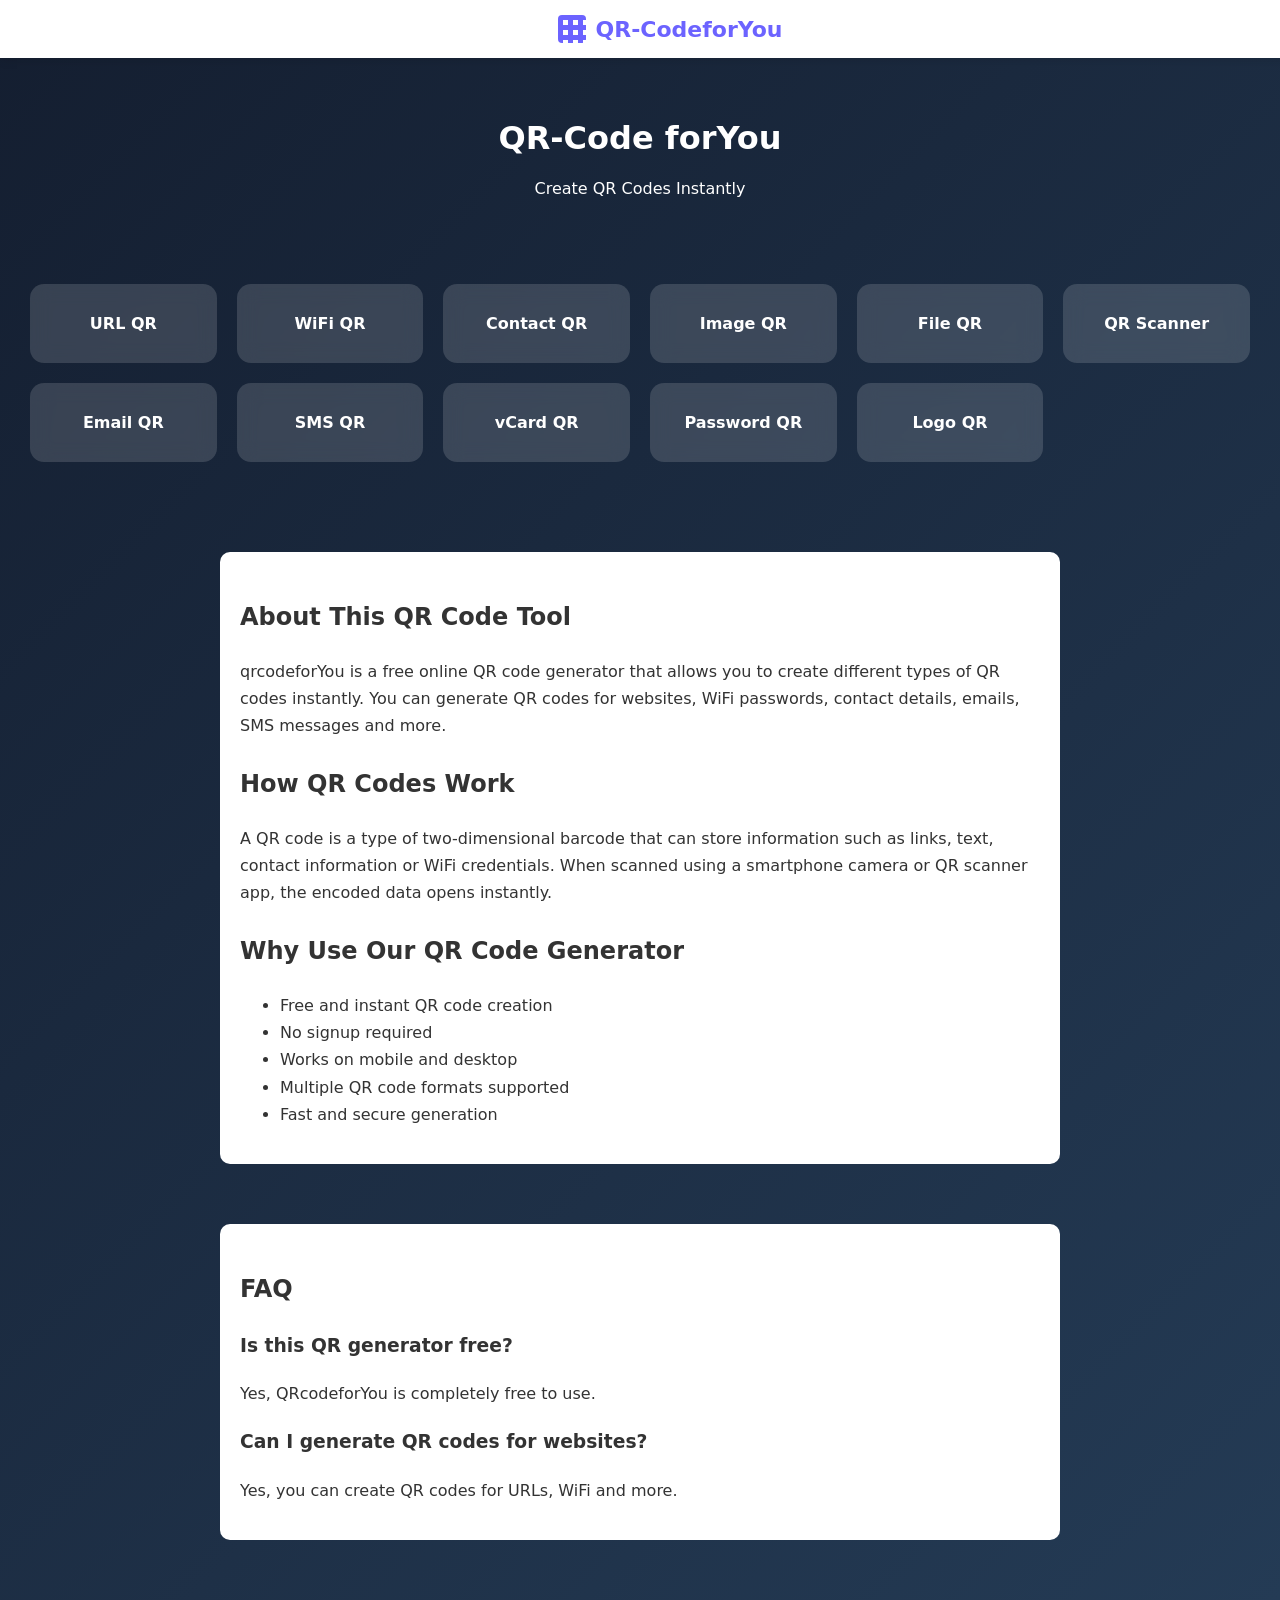
==== qrcodeforYou/index.html @ 20e2f4d3 "all file changed" ====
<!DOCTYPE html>
<html lang="en">

<head>

    <title>Free QR Code Generator | QR-CodeforYou</title>
    <link rel="icon" type="image/png" href="webicon.png">

    <meta name="description"
        content="Create QR codes for URL, WiFi, Image, File and Contact. Free QR generator online.">

    <meta name="viewport" content="width=device-width,initial-scale=1">

    <link rel="stylesheet" href="style.css">

</head>

<body>
<header class="topbar">

    <div class="logo">

        <div class="qr-icon"></div>

        <h1>QR-CodeforYou</h1>

    </div>

</header>
    <header>

        <h1>QR-Code forYou</h1>
        <p>Create QR Codes Instantly</p>

    </header>

    <section class="tools">

        <a href="url-qr-generator.html" class="card">
            URL QR
        </a>

        <a href="wifi-qr-generator.html" class="card">
            WiFi QR
        </a>

        <a href="contact-qr-generator.html" class="card">
            Contact QR
        </a>

        <a href="image-qr-generator.html" class="card">
            Image QR
        </a>

        <a href="file-qr-generator.html" class="card">
            File QR
        </a>

        <a href="qr-scanner.html" class="card">
            QR Scanner
        </a>

        <a href="email-qr-generator.html" class="card">
            Email QR
        </a>

        <a href="sms-qr-generator.html" class="card">
            SMS QR
        </a>

        <a href="vcard-qr-generator.html" class="card">
            vCard QR
        </a>

        <a href="wifi-password-qr.html" class="card">
            Password QR
        </a>

        <a href="qr-logo-generator.html" class="card">
            Logo QR
        </a>

    </section>
<section class="seo-content">

    <h2>About This QR Code Tool</h2>

    <p>
        qrcodeforYou is a free online QR code generator that allows you to create different types of QR codes instantly.
        You can generate QR codes for websites, WiFi passwords, contact details, emails, SMS messages and more.
    </p>

    <h2>How QR Codes Work</h2>

    <p>
        A QR code is a type of two-dimensional barcode that can store information such as links, text, contact
        information
        or WiFi credentials. When scanned using a smartphone camera or QR scanner app, the encoded data opens instantly.
    </p>

    <h2>Why Use Our QR Code Generator</h2>

    <ul>

        <li>Free and instant QR code creation</li>

        <li>No signup required</li>

        <li>Works on mobile and desktop</li>

        <li>Multiple QR code formats supported</li>

        <li>Fast and secure generation</li>

    </ul>

</section>

    <section class="seo-content">
        <h2>FAQ</h2>
    
        <h3>Is this QR generator free?</h3>
        <p>Yes, QRcodeforYou is completely free to use.</p>
    
        <h3>Can I generate QR codes for websites?</h3>
        <p>Yes, you can create QR codes for URLs, WiFi and more.</p>
    </section>

</body>

</html>
---- qrcodeforYou/style.css ----
body {

    font-family: system-ui;
    margin: 0;
    background: linear-gradient(135deg, #141e30, #243b55);

    color: white;
    text-align: center;

}

header {

    padding: 40px;

}

.tools {

    display: grid;
    grid-template-columns: repeat(auto-fit, minmax(160px, 1fr));

    gap: 20px;
    padding: 30px;

}

.card {

    background: rgba(255, 255, 255, 0.15);

    backdrop-filter: blur(10px);

    padding: 30px;

    border-radius: 14px;

    text-decoration: none;

    color: white;

    font-weight: bold;

    transition: 0.3s;

}

.card:hover {

    transform: translateY(-6px);

    background: rgba(255, 255, 255, 0.25);

}

.seo-content {

    max-width: 800px;

    margin: 60px auto;

    padding: 20px;

    background: white;

    color: #333;

    border-radius: 10px;

    line-height: 1.7;

    text-align: left;

}

.seo-content h2 {

    margin-top: 25px;

}

input,
textarea,
select {

    width: 100%;
    max-width: 400px;

    padding: 14px 16px;

    margin: 10px auto;

    display: block;

    font-size: 16px;

    border-radius: 10px;

    border: 1px solid #ddd;

    outline: none;

    transition: 0.25s;

    box-shadow: 0 2px 6px rgba(0, 0, 0, 0.05);

}

/* focus effect */

input:focus,
textarea:focus,
select:focus {

    border-color: #6c63ff;

    box-shadow: 0 0 0 3px rgba(108, 99, 255, 0.2);

}

input[type="file"] {

    background: white;

    padding: 12px;

    cursor: pointer;

}

button {

    padding: 14px 28px;

    font-size: 16px;

    border: none;

    border-radius: 10px;

    background: linear-gradient(135deg, #6c63ff, #5a54e8);

    color: white;

    cursor: pointer;

    margin-top: 10px;

    transition: 0.25s;

    box-shadow: 0 6px 14px rgba(0, 0, 0, 0.2);

}

button:hover {

    transform: translateY(-2px);

    box-shadow: 0 10px 20px rgba(0, 0, 0, 0.25);

}

#qr,
canvas {

    margin-top: 25px;

    background: white;

    padding: 12px;

    border-radius: 12px;

    box-shadow: 0 6px 20px rgba(0, 0, 0, 0.2);

}

.topbar {

    width: 100%;

    padding: 15px 30px;

    display: flex;

    justify-content: center;

    background: white;

    box-shadow: 0 2px 10px rgba(0, 0, 0, 0.1);

}

.logo {

    display: flex;

    align-items: center;

    gap: 10px;

}

.logo h1 {

    font-size: 22px;

    color: #6c63ff;

    margin: 0;

}

.qr-icon {

    width: 28px;

    height: 28px;

    background:

        linear-gradient(90deg, #6c63ff 50%, transparent 50%),

        linear-gradient(#6c63ff 50%, transparent 50%);

    background-size: 10px 10px;

    border-radius: 4px;

}
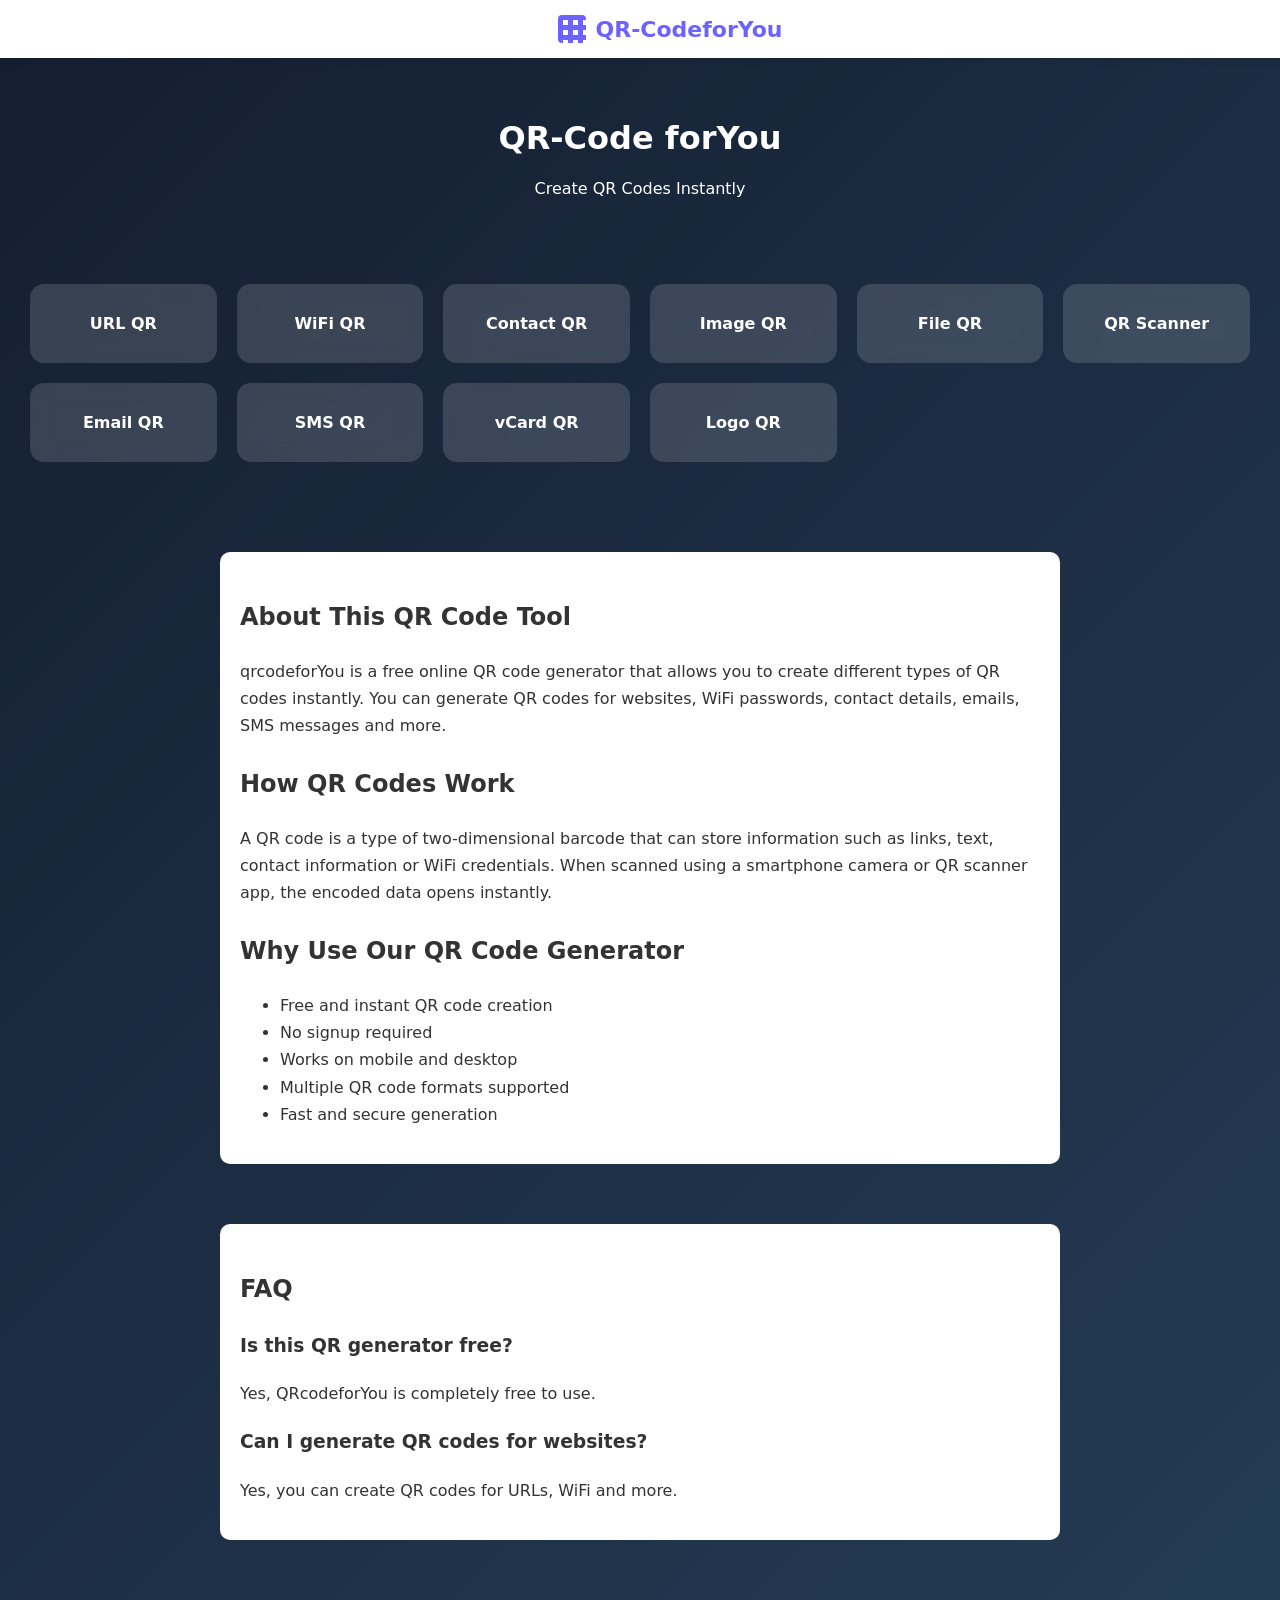
==== commit 1c7598f7: "delete" ====
--- a/qrcodeforYou/index.html
+++ b/qrcodeforYou/index.html
@@ -71,11 +71,7 @@
         <a href="vcard-qr-generator.html" class="card">
             vCard QR
         </a>
-
-        <a href="wifi-password-qr.html" class="card">
-            Password QR
-        </a>
-
+        
         <a href="qr-logo-generator.html" class="card">
             Logo QR
         </a>
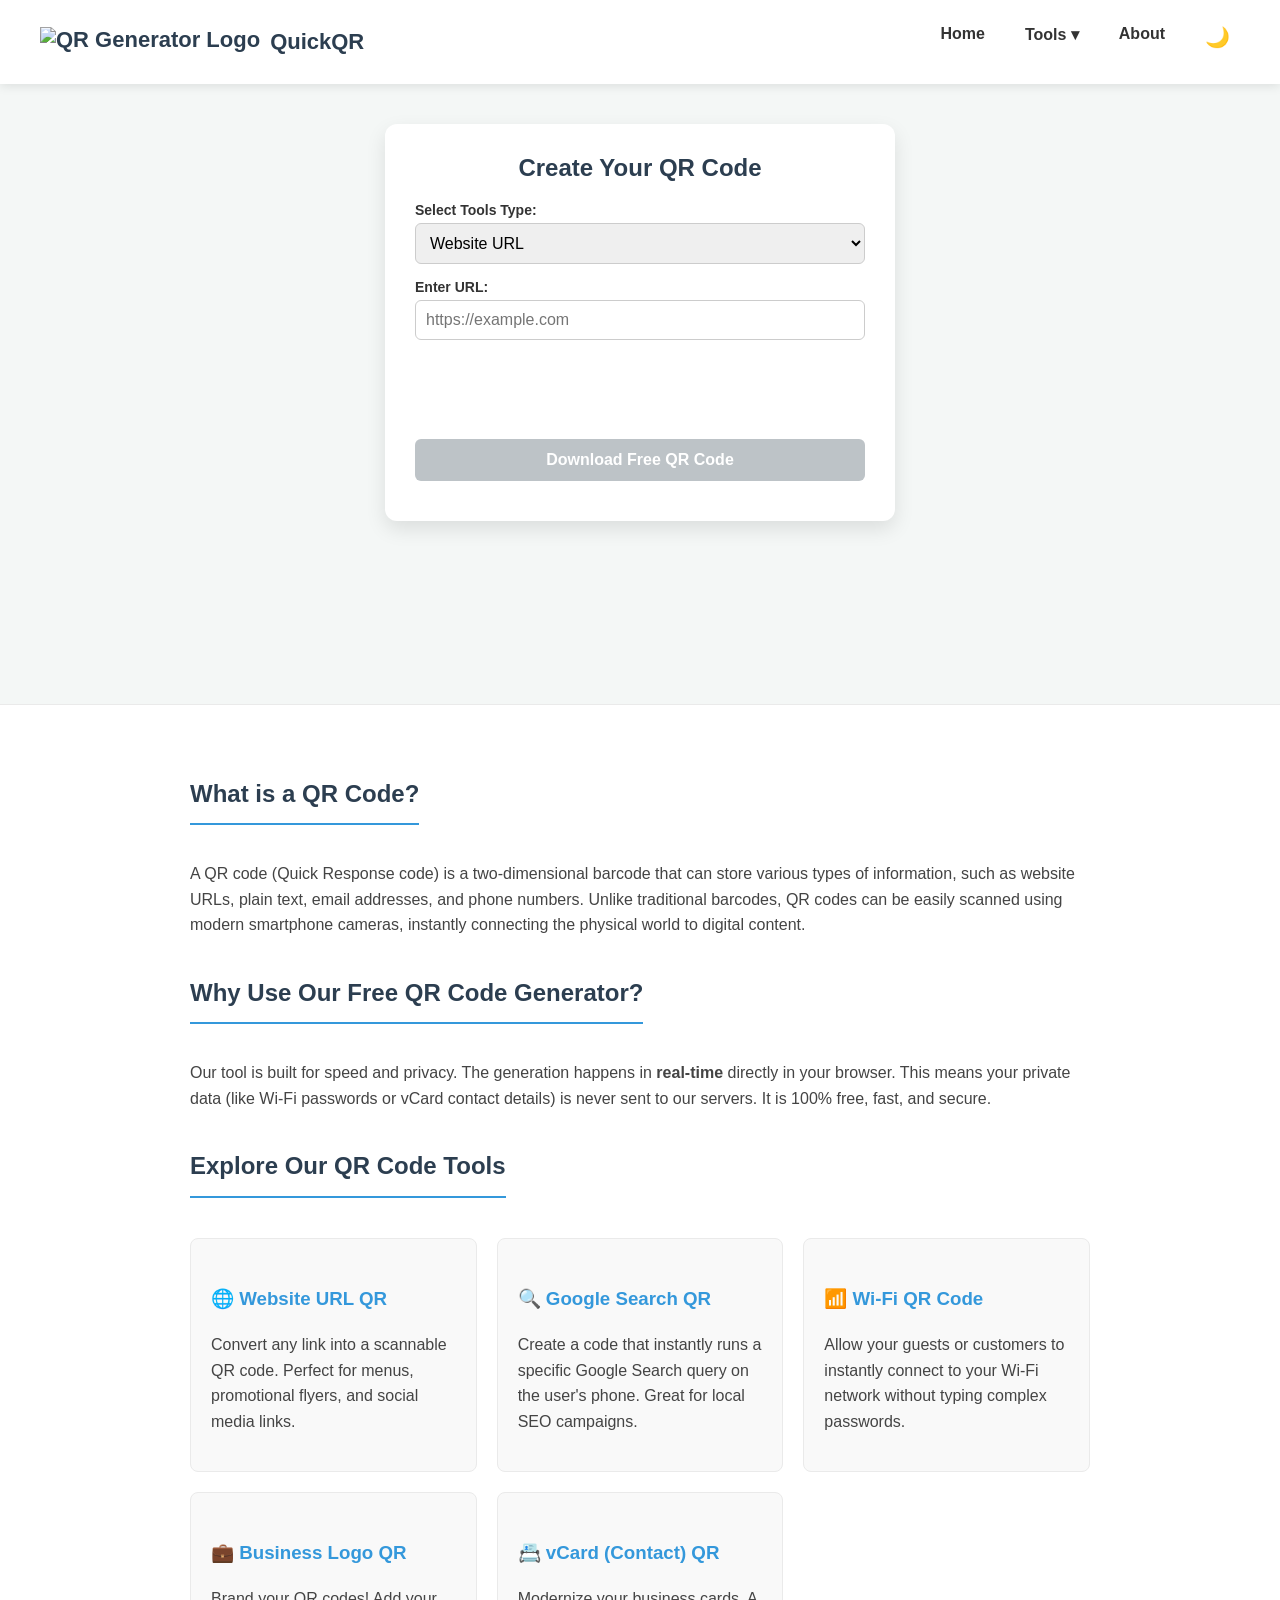
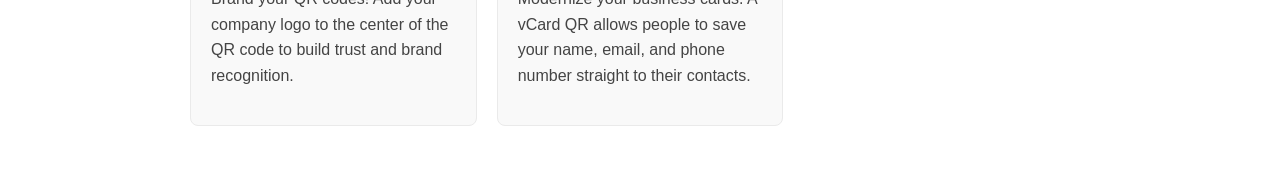
==== commit a6bc6dc9: "all changed" ====
--- a/qrcodeforYou/index.html
+++ b/qrcodeforYou/index.html
@@ -2,125 +2,544 @@
 <html lang="en">
 
 <head>
-
-    <title>Free QR Code Generator | QR-CodeforYou</title>
-    <link rel="icon" type="image/png" href="webicon.png">
+    <meta charset="UTF-8">
+    <meta name="viewport" content="width=device-width, initial-scale=1.0">
 
     <meta name="description"
-        content="Create QR codes for URL, WiFi, Image, File and Contact. Free QR generator online.">
-
-    <meta name="viewport" content="width=device-width,initial-scale=1">
-
+        content="Free All-in-One QR Code Generator. Create QR codes for Website URLs, Google Search, Wi-Fi, vCard, and Business Logos instantly in real-time.">
+    <meta name="keywords"
+        content="QR code generator, free QR maker, Google search QR, Wi-Fi QR code, Business QR with logo, vCard creator">
+    <title>Free All-in-One QR Code Generator | URL, Wi-Fi, Logo & vCard</title>
+
+    <link rel="icon" href="https://cdn-icons-png.flaticon.com/512/751/751381.png" type="image/png">
     <link rel="stylesheet" href="style.css">
 
+    <script src="https://cdnjs.cloudflare.com/ajax/libs/qrcodejs/1.0.0/qrcode.min.js"></script>
+
+    <style>
+        /* Base Styles */
+        body {
+            font-family: 'Segoe UI', Tahoma, Geneva, Verdana, sans-serif;
+            background-color: #f4f7f6;
+            color: #333;
+            margin: 0;
+            padding: 0;
+        }
+
+        /* --- NAVBAR STYLES --- */
+        header {
+            background-color: #ffffff;
+            box-shadow: 0 2px 10px rgba(0, 0, 0, 0.1);
+            position: sticky;
+            top: 0;
+            z-index: 100;
+        }
+
+        .navbar {
+            display: flex;
+            justify-content: space-between;
+            align-items: center;
+            max-width: 1200px;
+            margin: 0 auto;
+            padding: 15px 20px;
+        }
+
+        .logo-section {
+            display: flex;
+            align-items: center;
+            gap: 10px;
+            font-size: 22px;
+            font-weight: bold;
+            color: #2c3e50;
+            text-decoration: none;
+        }
+
+        .logo-section img {
+            height: 30px;
+        }
+
+        .nav-links {
+            list-style: none;
+            margin: 0;
+            padding: 0;
+            display: flex;
+            gap: 20px;
+        }
+
+        .nav-links li {
+            position: relative;
+        }
+
+        .nav-links a {
+            text-decoration: none;
+            color: #333;
+            font-weight: 600;
+            padding: 10px;
+            display: block;
+        }
+
+        .nav-links a:hover {
+            color: #3498db;
+        }
+
+        /* Hover Dropdown for Tools */
+        .dropdown-menu {
+            display: none;
+            position: absolute;
+            top: 100%;
+            left: 0;
+            background-color: #ffffff;
+            min-width: 200px;
+            box-shadow: 0 8px 16px rgba(0, 0, 0, 0.1);
+            border-radius: 8px;
+            overflow: hidden;
+            z-index: 1;
+        }
+
+        .dropdown-menu li {
+            border-bottom: 1px solid #f1f1f1;
+        }
+
+        .dropdown-menu li:last-child {
+            border-bottom: none;
+        }
+
+        .dropdown-menu a {
+            padding: 12px 16px;
+            font-weight: normal;
+        }
+
+        .dropdown-menu a:hover {
+            background-color: #f9f9f9;
+        }
+
+        /* Show dropdown on hover */
+        .dropdown:hover .dropdown-menu {
+            display: block;
+        }
+
+        /* --- GENERATOR APP STYLES --- */
+        .main-content {
+            display: flex;
+            justify-content: center;
+            align-items: flex-start;
+            padding: 40px 20px;
+            min-height: 60vh;
+        }
+
+        .app-container {
+            background: #fff;
+            padding: 30px;
+            border-radius: 12px;
+            box-shadow: 0 8px 20px rgba(0, 0, 0, 0.1);
+            max-width: 450px;
+            width: 100%;
+            text-align: center;
+        }
+
+        h1 {
+            font-size: 24px;
+            margin-bottom: 20px;
+            color: #2c3e50;
+            margin-top: 0;
+        }
+
+        .form-group {
+            margin-bottom: 15px;
+            text-align: left;
+        }
+
+        label {
+            display: block;
+            margin-bottom: 5px;
+            font-weight: bold;
+            font-size: 14px;
+        }
+
+        select,
+        input {
+            width: 100%;
+            padding: 10px;
+            border: 1px solid #ccc;
+            border-radius: 6px;
+            font-size: 16px;
+            box-sizing: border-box;
+        }
+
+        select:focus,
+        input:focus {
+            outline: none;
+            border-color: #3498db;
+            box-shadow: 0 0 5px rgba(52, 152, 219, 0.3);
+        }
+
+        #qrcode-container {
+            margin: 20px auto;
+            padding: 20px;
+            background: #f9f9f9;
+            border-radius: 8px;
+            display: inline-block;
+            visibility: hidden;
+            opacity: 0;
+            transition: opacity 0.3s;
+        }
+
+        button {
+            background-color: #3498db;
+            color: white;
+            border: none;
+            padding: 12px 20px;
+            border-radius: 6px;
+            font-size: 16px;
+            cursor: pointer;
+            width: 100%;
+            margin-bottom: 10px;
+            font-weight: bold;
+        }
+
+        button:hover {
+            background-color: #2980b9;
+        }
+
+        button:disabled {
+            background-color: #bdc3c7;
+            cursor: not-allowed;
+        }
+
+        .hidden {
+            display: none !important;
+        }
+
+        /* --- SEO CONTENT STYLES --- */
+        .seo-section {
+            background-color: #ffffff;
+            padding: 50px 20px;
+            border-top: 1px solid #eaeaea;
+        }
+
+        .seo-container {
+            max-width: 900px;
+            margin: 0 auto;
+            line-height: 1.6;
+            color: #444;
+        }
+
+        .seo-container h2 {
+            color: #2c3e50;
+            border-bottom: 2px solid #3498db;
+            padding-bottom: 10px;
+            display: inline-block;
+        }
+
+        .seo-container h3 {
+            color: #3498db;
+            margin-top: 25px;
+        }
+
+        .tool-grid {
+            display: grid;
+            grid-template-columns: repeat(auto-fit, minmax(250px, 1fr));
+            gap: 20px;
+            margin-top: 20px;
+        }
+
+        .tool-card {
+            background: #f9f9f9;
+            padding: 20px;
+            border-radius: 8px;
+            border: 1px solid #eaeaea;
+        }
+    </style>
 </head>
 
 <body>
-<header class="topbar">
-
-    <div class="logo">
-
-        <div class="qr-icon"></div>
-
-        <h1>QR-CodeforYou</h1>
-
+
+    <header>
+        <div class="navbar">
+            <a href="#" class="logo-section">
+                <img src="https://cdn-icons-png.flaticon.com/512/751/751381.png" alt="QR Generator Logo">
+                QuickQR
+            </a>
+
+            <ul class="nav-links">
+                <li><a href="#">Home</a></li>
+                <li class="dropdown">
+                    <a href="#">Tools ▾</a>
+                    <ul class="dropdown-menu">
+                        <li><a href="#" onclick="selectToolFromNav('url')">URL Link QR</a></li>
+                        <li><a href="#" onclick="selectToolFromNav('google')">Google Search QR</a></li>
+                        <li><a href="#" onclick="selectToolFromNav('wifi')">Wi-Fi Network QR</a></li>
+                        <li><a href="#" onclick="selectToolFromNav('vcard')">vCard Contact QR</a></li>
+                        <li><a href="#" onclick="selectToolFromNav('logo')">Business QR (with Logo)</a></li>
+                    </ul>
+                </li>
+                <li><a href="#about">About</a></li>
+            
+                <li>
+                    <button id="theme-toggle" style="background:none; border:none; font-size:20px; cursor:pointer; padding: 10px;"
+                        title="Toggle Dark Mode">🌙</button>
+                </li>
+            
+        </div>
+    </header>
+
+    <div class="main-content">
+        <div class="app-container">
+            <h1>Create Your QR Code</h1>
+
+            <div class="form-group">
+                <label for="qr-type">Select Tools Type:</label>
+                <select id="qr-type">
+                    <option value="url">Website URL</option>
+                    <option value="text">Plain Text</option>
+                    <option value="google">Google Search Query</option>
+                    <option value="email">Email Address</option>
+                    <option value="phone">Phone Number</option>
+                    <option value="wifi">Wi-Fi Network</option>
+                    <option value="vcard">Contact Card (vCard)</option>
+                    <option value="logo">Company QR (with Logo)</option>
+                </select>
+            </div>
+
+            <div class="form-group" id="input-group-data">
+                <label id="input-label" for="qr-data">Enter URL:</label>
+                <input type="text" id="qr-data" placeholder="https://example.com" autocomplete="off">
+            </div>
+
+            <div class="form-group hidden" id="wifi-fields">
+                <label>Network Name (SSID):</label>
+                <input type="text" id="wifi-ssid" placeholder="My Network" class="wifi-input">
+                <label style="margin-top: 10px;">Password:</label>
+                <input type="password" id="wifi-pass" placeholder="Password" class="wifi-input">
+            </div>
+
+            <div class="form-group hidden" id="vcard-fields">
+                <label>Full Name:</label>
+                <input type="text" id="vcard-name" placeholder="John Doe" class="vcard-input">
+                <label style="margin-top: 10px;">Organization:</label>
+                <input type="text" id="vcard-org" placeholder="Acme Inc." class="vcard-input">
+                <label style="margin-top: 10px;">Phone:</label>
+                <input type="tel" id="vcard-tel" placeholder="+1 123 456 7890" class="vcard-input">
+                <label style="margin-top: 10px;">Email:</label>
+                <input type="email" id="vcard-email" placeholder="john@example.com" class="vcard-input">
+            </div>
+
+            <div class="form-group hidden" id="logo-fields">
+                <label>Company/Website Data:</label>
+                <input type="text" id="logo-data" placeholder="https://yourcompany.com" class="logo-input">
+                <label style="margin-top: 10px;">Company Logo (PNG/JPG):</label>
+                <input type="file" id="logo-file" accept="image/*" class="logo-input">
+            </div>
+
+            <div id="qrcode-container"></div>
+            <button id="download-btn" disabled>Download Free QR Code</button>
+        </div>
     </div>
 
-</header>
-    <header>
-
-        <h1>QR-Code forYou</h1>
-        <p>Create QR Codes Instantly</p>
-
-    </header>
-
-    <section class="tools">
-
-        <a href="url-qr-generator.html" class="card">
-            URL QR
-        </a>
-
-        <a href="wifi-qr-generator.html" class="card">
-            WiFi QR
-        </a>
-
-        <a href="contact-qr-generator.html" class="card">
-            Contact QR
-        </a>
-
-        <a href="image-qr-generator.html" class="card">
-            Image QR
-        </a>
-
-        <a href="file-qr-generator.html" class="card">
-            File QR
-        </a>
-
-        <a href="qr-scanner.html" class="card">
-            QR Scanner
-        </a>
-
-        <a href="email-qr-generator.html" class="card">
-            Email QR
-        </a>
-
-        <a href="sms-qr-generator.html" class="card">
-            SMS QR
-        </a>
-
-        <a href="vcard-qr-generator.html" class="card">
-            vCard QR
-        </a>
-        
-        <a href="qr-logo-generator.html" class="card">
-            Logo QR
-        </a>
-
+    <section class="seo-section" id="about">
+        <div class="seo-container">
+            <h2>What is a QR Code?</h2>
+            <p>A QR code (Quick Response code) is a two-dimensional barcode that can store various types of information,
+                such as website URLs, plain text, email addresses, and phone numbers. Unlike traditional barcodes, QR
+                codes can be easily scanned using modern smartphone cameras, instantly connecting the physical world to
+                digital content.</p>
+
+            <h2>Why Use Our Free QR Code Generator?</h2>
+            <p>Our tool is built for speed and privacy. The generation happens in <strong>real-time</strong> directly in
+                your browser. This means your private data (like Wi-Fi passwords or vCard contact details) is never sent
+                to our servers. It is 100% free, fast, and secure.</p>
+
+            <h2>Explore Our QR Code Tools</h2>
+            <div class="tool-grid">
+                <div class="tool-card">
+                    <h3>🌐 Website URL QR</h3>
+                    <p>Convert any link into a scannable QR code. Perfect for menus, promotional flyers, and social
+                        media links.</p>
+                </div>
+                <div class="tool-card">
+                    <h3>🔍 Google Search QR</h3>
+                    <p>Create a code that instantly runs a specific Google Search query on the user's phone. Great for
+                        local SEO campaigns.</p>
+                </div>
+                <div class="tool-card">
+                    <h3>📶 Wi-Fi QR Code</h3>
+                    <p>Allow your guests or customers to instantly connect to your Wi-Fi network without typing complex
+                        passwords.</p>
+                </div>
+                <div class="tool-card">
+                    <h3>💼 Business Logo QR</h3>
+                    <p>Brand your QR codes! Add your company logo to the center of the QR code to build trust and brand
+                        recognition.</p>
+                </div>
+                <div class="tool-card">
+                    <h3>📇 vCard (Contact) QR</h3>
+                    <p>Modernize your business cards. A vCard QR allows people to save your name, email, and phone
+                        number straight to their contacts.</p>
+                </div>
+            </div>
+        </div>
     </section>
-<section class="seo-content">
-
-    <h2>About This QR Code Tool</h2>
-
-    <p>
-        qrcodeforYou is a free online QR code generator that allows you to create different types of QR codes instantly.
-        You can generate QR codes for websites, WiFi passwords, contact details, emails, SMS messages and more.
-    </p>
-
-    <h2>How QR Codes Work</h2>
-
-    <p>
-        A QR code is a type of two-dimensional barcode that can store information such as links, text, contact
-        information
-        or WiFi credentials. When scanned using a smartphone camera or QR scanner app, the encoded data opens instantly.
-    </p>
-
-    <h2>Why Use Our QR Code Generator</h2>
-
-    <ul>
-
-        <li>Free and instant QR code creation</li>
-
-        <li>No signup required</li>
-
-        <li>Works on mobile and desktop</li>
-
-        <li>Multiple QR code formats supported</li>
-
-        <li>Fast and secure generation</li>
-
-    </ul>
-
-</section>
-
-    <section class="seo-content">
-        <h2>FAQ</h2>
-    
-        <h3>Is this QR generator free?</h3>
-        <p>Yes, QRcodeforYou is completely free to use.</p>
-    
-        <h3>Can I generate QR codes for websites?</h3>
-        <p>Yes, you can create QR codes for URLs, WiFi and more.</p>
-    </section>
+
+    <script>
+        // General UI Elements
+        const qrTypeSelect = document.getElementById('qr-type');
+        const qrContainer = document.getElementById('qrcode-container');
+        const downloadBtn = document.getElementById('download-btn');
+        const groupData = document.getElementById('input-group-data');
+        const dataInput = document.getElementById('qr-data');
+        const inputLabel = document.getElementById('input-label');
+
+        // Group references
+        const groups = {
+            wifi: document.getElementById('wifi-fields'),
+            vcard: document.getElementById('vcard-fields'),
+            logo: document.getElementById('logo-fields'),
+        };
+
+        let qrCode = null;
+
+        // --- NEW: Function to handle Navbar Dropdown clicks ---
+        function selectToolFromNav(type) {
+            qrTypeSelect.value = type;
+            // Manually trigger the change event so the form updates
+            qrTypeSelect.dispatchEvent(new Event('change'));
+            // Scroll slightly down to the generator
+            document.querySelector('.app-container').scrollIntoView({ behavior: 'smooth' });
+        }
+
+        // Handle Type Selection: Show/Hide relevant input forms
+        qrTypeSelect.addEventListener('change', (e) => {
+            clearQR();
+            const selectedType = e.target.value;
+
+            Object.values(groups).forEach(group => group.classList.add('hidden'));
+
+            if (selectedType === 'wifi' || selectedType === 'vcard' || selectedType === 'logo') {
+                groupData.classList.add('hidden');
+                groups[selectedType].classList.remove('hidden');
+            } else {
+                groupData.classList.remove('hidden');
+                switch (selectedType) {
+                    case 'url': updateInputGroup('Enter URL:', 'https://example.com'); break;
+                    case 'text': updateInputGroup('Enter Text:', 'Hello World!'); break;
+                    case 'google': updateInputGroup('Enter Google Search Term:', 'e.g. Best pizza'); break;
+                    case 'email': updateInputGroup('Enter Email:', 'name@example.com'); break;
+                    case 'phone': updateInputGroup('Enter Phone Number:', '+1 234...'); break;
+                }
+            }
+        });
+
+        function updateInputGroup(labelText, placeholderText) {
+            inputLabel.innerText = labelText;
+            dataInput.value = '';
+            dataInput.placeholder = placeholderText;
+            dataInput.focus();
+        }
+
+        // Event Listeners for real-time generation
+        dataInput.addEventListener('input', generateStandardQR);
+        document.querySelectorAll('.wifi-input').forEach(input => input.addEventListener('input', generateWifiQR));
+        document.querySelectorAll('.vcard-input').forEach(input => input.addEventListener('input', generateVCardQR));
+        document.querySelectorAll('.logo-input').forEach(input => input.addEventListener('input', generateLogoQR));
+        document.getElementById('logo-file').addEventListener('change', generateLogoQR);
+
+
+        // Generation Functions
+        function generateStandardQR() {
+            let rawData = dataInput.value.trim();
+            let type = qrTypeSelect.value;
+            let finalData = rawData;
+            if (!rawData) { clearQR(); return; }
+            if (type === 'google') finalData = `https://www.google.com/search?q=${encodeURIComponent(rawData)}`;
+            else if (type === 'email') finalData = `mailto:${rawData}`;
+            else if (type === 'phone') finalData = `tel:${rawData}`;
+            renderBaseQR(finalData);
+        }
+
+        function generateWifiQR() {
+            const ssid = document.getElementById('wifi-ssid').value.trim();
+            const pass = document.getElementById('wifi-pass').value.trim();
+            if (!ssid) { clearQR(); return; }
+            renderBaseQR(`WIFI:T:WPA;S:${ssid};P:${pass};;`);
+        }
+
+        function generateVCardQR() {
+            const name = document.getElementById('vcard-name').value.trim();
+            const org = document.getElementById('vcard-org').value.trim();
+            const tel = document.getElementById('vcard-tel').value.trim();
+            const email = document.getElementById('vcard-email').value.trim();
+            if (!name) { clearQR(); return; }
+            renderBaseQR(`BEGIN:VCARD\nVERSION:3.0\nN:${name}\nORG:${org}\nTEL;TYPE=VOICE,CELL,PREF:${tel}\nEMAIL;TYPE=INTERNET:${email}\nEND:VCARD`);
+        }
+
+        function generateLogoQR() {
+            const textData = document.getElementById('logo-data').value.trim();
+            const logoFile = document.getElementById('logo-file').files[0];
+            if (!textData) { clearQR(); return; }
+
+            renderBaseQR(textData);
+            if (logoFile) {
+                const reader = new FileReader();
+                reader.onload = function (e) {
+                    const img = new Image();
+                    img.onload = function () { addLogoToCanvas(img); }
+                    img.src = e.target.result;
+                };
+                reader.readAsDataURL(logoFile);
+            }
+        }
+
+        function addLogoToCanvas(logoImg) {
+            const canvas = qrContainer.querySelector('canvas');
+            if (!canvas) return;
+            const ctx = canvas.getContext('2d');
+            const qrcSize = 250;
+            const logoWidth = qrcSize * 0.18;
+            const logoHeight = logoWidth;
+            const x = (qrcSize - logoWidth) / 2;
+            const y = (qrcSize - logoHeight) / 2;
+
+            ctx.fillStyle = "#ffffff";
+            ctx.fillRect(x - 4, y - 4, logoWidth + 8, logoHeight + 8);
+            ctx.drawImage(logoImg, x, y, logoWidth, logoHeight);
+        }
+
+        function renderBaseQR(dataToEncode) {
+            if (!dataToEncode) { clearQR(); return; }
+            qrContainer.style.visibility = 'visible';
+            qrContainer.style.opacity = '1';
+            if (qrCode === null) {
+                qrCode = new QRCode(qrContainer, {
+                    text: dataToEncode, width: 250, height: 250,
+                    colorDark: "#000000", colorLight: "#ffffff",
+                    correctLevel: QRCode.CorrectLevel.H
+                });
+            } else {
+                qrCode.clear();
+                qrCode.makeCode(dataToEncode);
+            }
+            setTimeout(() => { downloadBtn.disabled = false; }, 50);
+        }
+
+        function clearQR() {
+            qrContainer.innerHTML = '';
+            qrContainer.style.visibility = 'hidden';
+            qrContainer.style.opacity = '0';
+            qrCode = null;
+            downloadBtn.disabled = true;
+        }
+
+        downloadBtn.addEventListener('click', () => {
+            const canvas = qrContainer.querySelector('canvas');
+            if (canvas) {
+                const link = document.createElement('a');
+                link.download = 'quickqr-code.png';
+                link.href = canvas.toDataURL('image/png');
+                link.click();
+            }
+        });
+    </script>
+    <script src="script.js"></script>
 
 </body>
 
--- a/qrcodeforYou/style.css
+++ b/qrcodeforYou/style.css
@@ -1,230 +1,40 @@
-body {
-
-    font-family: system-ui;
-    margin: 0;
-    background: linear-gradient(135deg, #141e30, #243b55);
-
-    color: white;
-    text-align: center;
-
+/* --- DARK MODE STYLES --- */
+body.dark-mode {
+    background-color: #121212;
+    color: #e0e0e0;
 }
 
-header {
-
-    padding: 40px;
-
+body.dark-mode header,
+body.dark-mode .dropdown-menu,
+body.dark-mode .app-container,
+body.dark-mode .seo-section {
+    background-color: #1e1e1e;
+    box-shadow: 0 4px 15px rgba(0, 0, 0, 0.3);
+    border-top: 1px solid #333;
 }
 
-.tools {
-
-    display: grid;
-    grid-template-columns: repeat(auto-fit, minmax(160px, 1fr));
-
-    gap: 20px;
-    padding: 30px;
-
+body.dark-mode a,
+body.dark-mode h1,
+body.dark-mode h2,
+body.dark-mode h3,
+body.dark-mode .logo-section {
+    color: #ffffff;
 }
 
-.card {
-
-    background: rgba(255, 255, 255, 0.15);
-
-    backdrop-filter: blur(10px);
-
-    padding: 30px;
-
-    border-radius: 14px;
-
-    text-decoration: none;
-
-    color: white;
-
-    font-weight: bold;
-
-    transition: 0.3s;
-
+body.dark-mode input,
+body.dark-mode select {
+    background-color: #2c2c2c;
+    color: #ffffff;
+    border: 1px solid #444;
 }
 
-.card:hover {
-
-    transform: translateY(-6px);
-
-    background: rgba(255, 255, 255, 0.25);
-
+body.dark-mode .tool-card {
+    background-color: #2c2c2c;
+    border: 1px solid #444;
 }
 
-.seo-content {
-
-    max-width: 800px;
-
-    margin: 60px auto;
-
-    padding: 20px;
-
-    background: white;
-
-    color: #333;
-
-    border-radius: 10px;
-
-    line-height: 1.7;
-
-    text-align: left;
-
-}
-
-.seo-content h2 {
-
-    margin-top: 25px;
-
-}
-
-input,
-textarea,
-select {
-
-    width: 100%;
-    max-width: 400px;
-
-    padding: 14px 16px;
-
-    margin: 10px auto;
-
-    display: block;
-
-    font-size: 16px;
-
-    border-radius: 10px;
-
-    border: 1px solid #ddd;
-
-    outline: none;
-
-    transition: 0.25s;
-
-    box-shadow: 0 2px 6px rgba(0, 0, 0, 0.05);
-
-}
-
-/* focus effect */
-
-input:focus,
-textarea:focus,
-select:focus {
-
-    border-color: #6c63ff;
-
-    box-shadow: 0 0 0 3px rgba(108, 99, 255, 0.2);
-
-}
-
-input[type="file"] {
-
-    background: white;
-
-    padding: 12px;
-
-    cursor: pointer;
-
-}
-
-button {
-
-    padding: 14px 28px;
-
-    font-size: 16px;
-
-    border: none;
-
-    border-radius: 10px;
-
-    background: linear-gradient(135deg, #6c63ff, #5a54e8);
-
-    color: white;
-
-    cursor: pointer;
-
-    margin-top: 10px;
-
-    transition: 0.25s;
-
-    box-shadow: 0 6px 14px rgba(0, 0, 0, 0.2);
-
-}
-
-button:hover {
-
-    transform: translateY(-2px);
-
-    box-shadow: 0 10px 20px rgba(0, 0, 0, 0.25);
-
-}
-
-#qr,
-canvas {
-
-    margin-top: 25px;
-
-    background: white;
-
-    padding: 12px;
-
-    border-radius: 12px;
-
-    box-shadow: 0 6px 20px rgba(0, 0, 0, 0.2);
-
-}
-
-.topbar {
-
-    width: 100%;
-
-    padding: 15px 30px;
-
-    display: flex;
-
-    justify-content: center;
-
-    background: white;
-
-    box-shadow: 0 2px 10px rgba(0, 0, 0, 0.1);
-
-}
-
-.logo {
-
-    display: flex;
-
-    align-items: center;
-
-    gap: 10px;
-
-}
-
-.logo h1 {
-
-    font-size: 22px;
-
-    color: #6c63ff;
-
-    margin: 0;
-
-}
-
-.qr-icon {
-
-    width: 28px;
-
-    height: 28px;
-
-    background:
-
-        linear-gradient(90deg, #6c63ff 50%, transparent 50%),
-
-        linear-gradient(#6c63ff 50%, transparent 50%);
-
-    background-size: 10px 10px;
-
-    border-radius: 4px;
-
+/* QR Code humesha white background me hi rahne denge taaki scanner scan kar sake */
+body.dark-mode #qrcode-container {
+    background-color: #ffffff;
+    border: 2px solid #3498db;
 }
